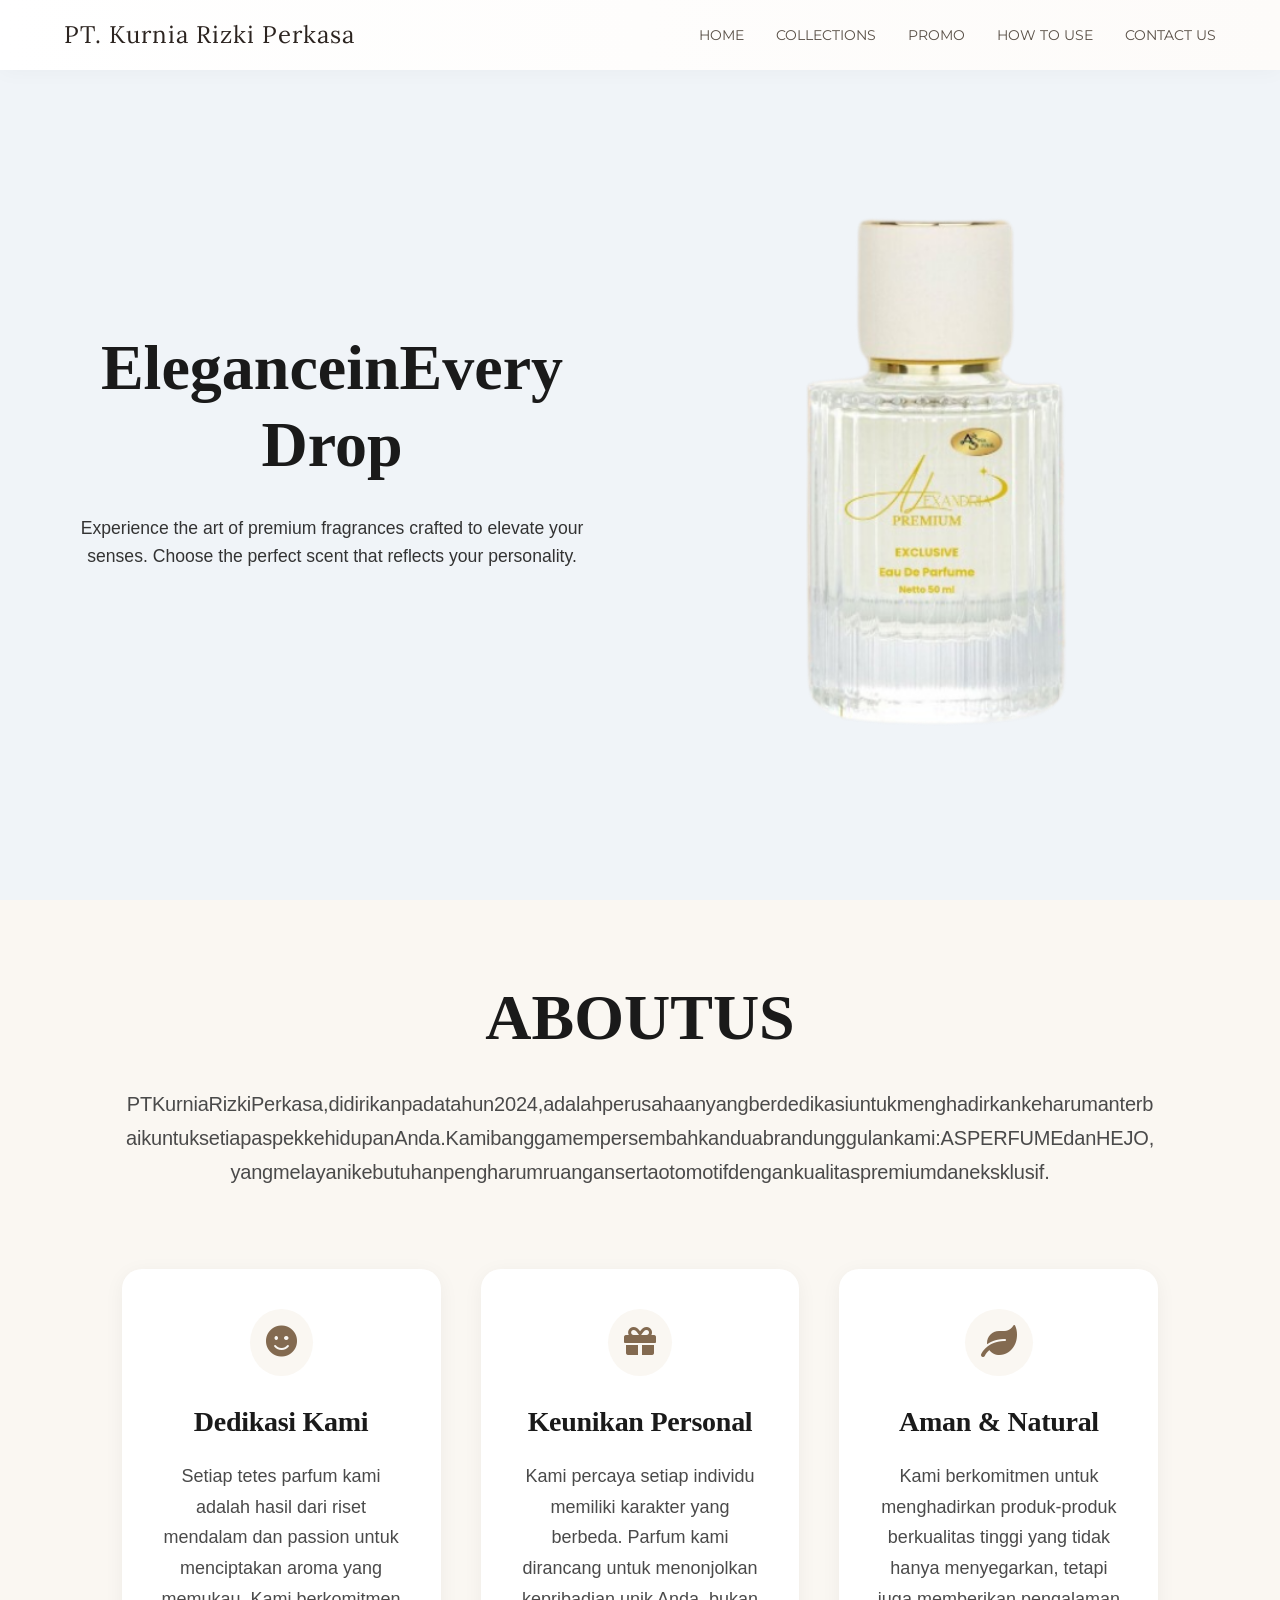
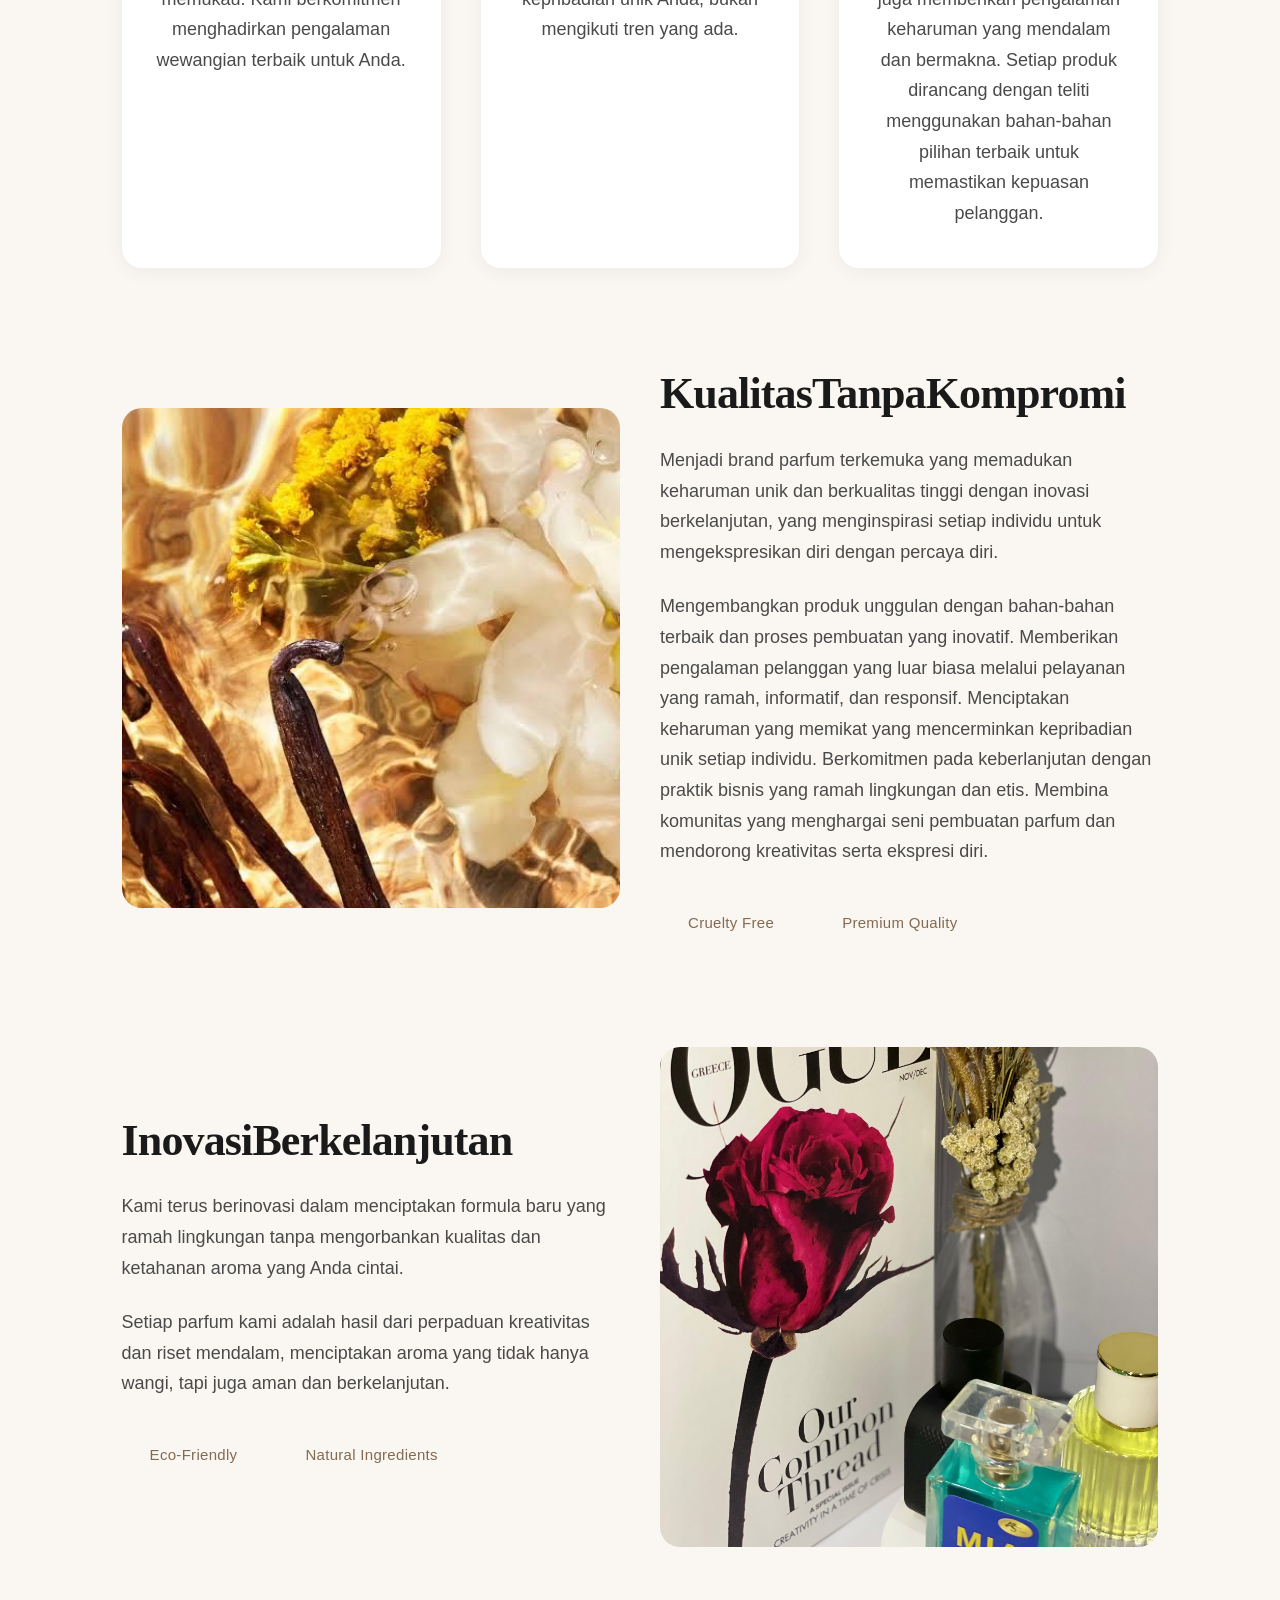
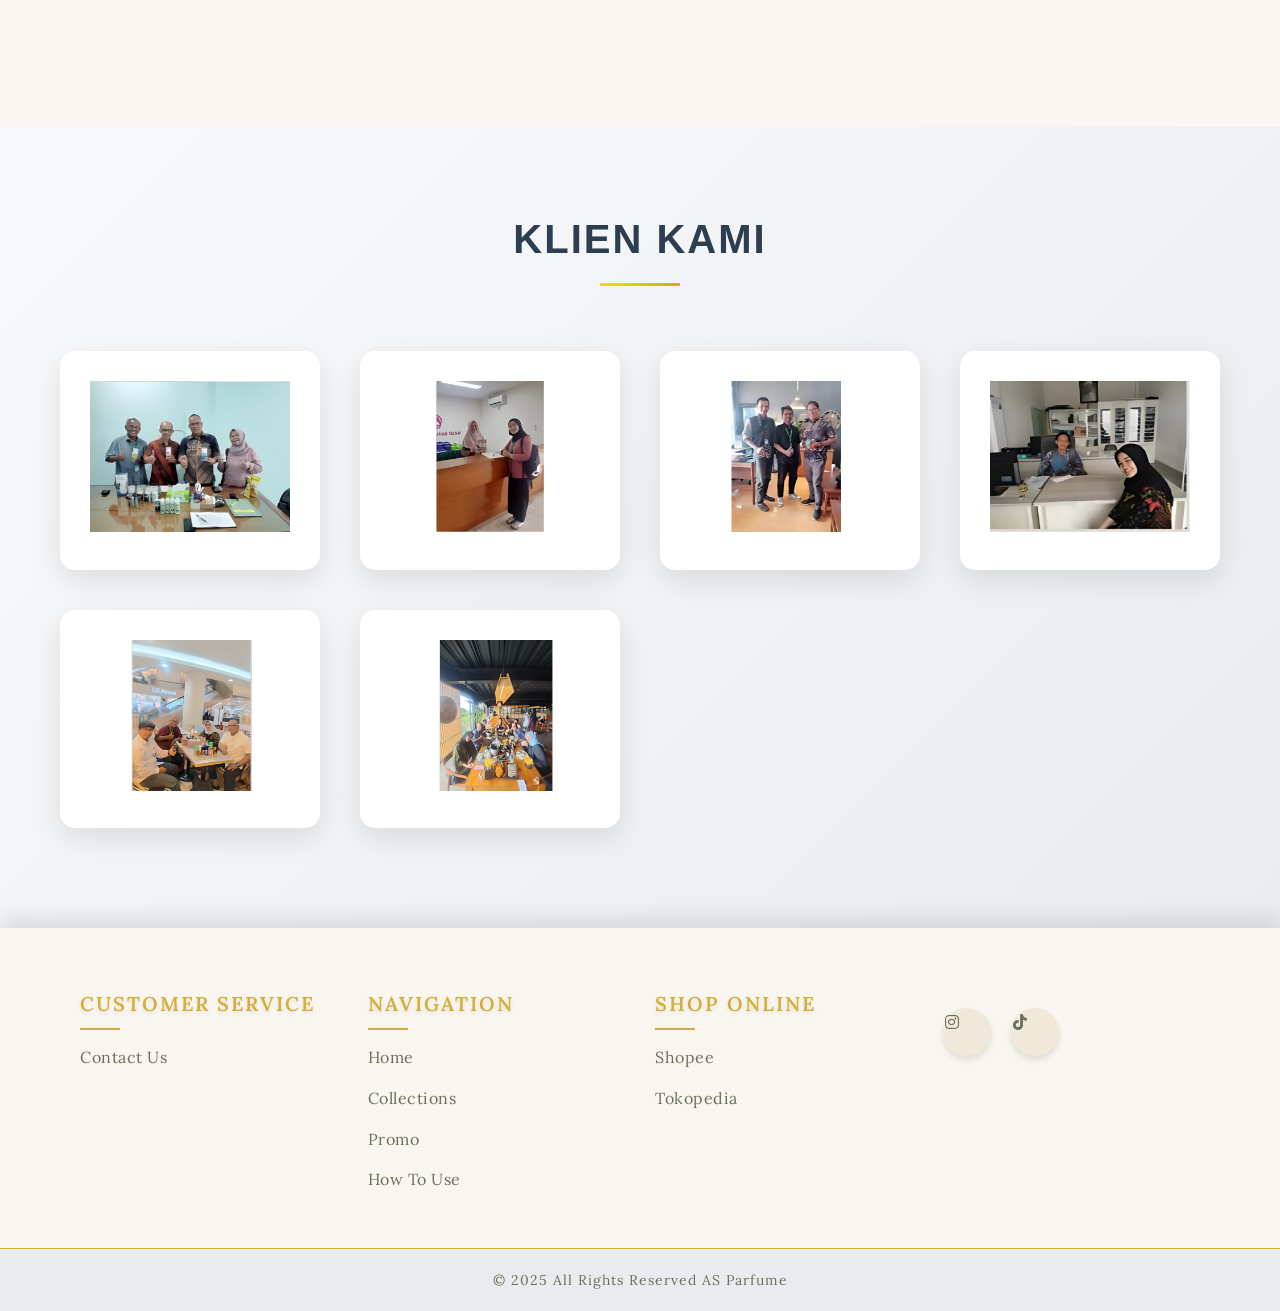
==== home.index.html @ fb125720 "Add files via upload" ====
<!DOCTYPE html>
<html lang="en">
<head>
    <meta charset="UTF-8">
    <meta name="viewport" content="width=device-width, initial-scale=1.0">
    <link rel="stylesheet" href="https://cdnjs.cloudflare.com/ajax/libs/font-awesome/6.0.0-beta3/css/all.min.css">
    <link href="https://fonts.googleapis.com/css2?family=Lora:wght@400;700&family=Montserrat:wght@400;500;700&display=swap" rel="stylesheet">
<link href="https://cdnjs.cloudflare.com/ajax/libs/font-awesome/6.0.0-beta3/css/all.min.css" rel="stylesheet">
<link rel="stylesheet" href="https://cdnjs.cloudflare.com/ajax/libs/font-awesome/5.15.4/css/all.min.css">
    <link rel="stylesheet" href="/CSS/home.css" />
    <title>PT. Kurnia Rizki Perkasa</title>
   </head>
   <body>
    <header class="header">
        <nav class="navbar">
            <a href="#" class="logo">PT. Kurnia Rizki Perkasa</a>
            <div class="nav-links">
                <a href="home.index.html">Home</a>
                <a href="produk.index.html">Collections</a>
                <a href="promo.index.html">Promo</a>
                <a href="howtouse.index.html">How To Use</a>
                <a href="contact.index.html">Contact Us</a>
            </div>
            <div class="hamburger">
                <span></span>
                <span></span>
                <span></span>
            </div>
        </nav>
    </header>
    <div class="hero-card">
        <div class="hero-content">
            <h1 class="hero-title">Elegance in Every Drop</h1>
            <p class="hero-description">Experience the art of premium fragrances crafted to elevate your senses. Choose the perfect scent that reflects your personality.</p>
        </div>
        <img src="/image/Desain tanpa judul (1).png" alt="Perfume Icon" class="perfume-icon">
    </div>


  <section class="about-section">
    <div class="hero-section">
      <h1 class="hero-title">ABOUT US</h1>
      <p class="hero-subtitle">
        PT Kurnia Rizki Perkasa, didirikan pada tahun 2024, adalah perusahaan yang berdedikasi untuk menghadirkan keharuman terbaik untuk setiap aspek kehidupan Anda. Kami bangga mempersembahkan dua brand unggulan kami: AS PERFUME dan HEJO, yang melayani kebutuhan pengharum ruangan serta otomotif dengan kualitas premium dan eksklusif.
      </p>
    </div>

    <div class="values-grid">
        <div class="value-card">
          <span class="value-icon">
            <i class="fas fa-smile" style="font-size: 32px;"></i>
          </span>
          <h3 class="value-title">Dedikasi Kami</h3>
          <p class="value-text">
            Setiap tetes parfum kami adalah hasil dari riset mendalam dan passion untuk menciptakan aroma yang memukau. Kami berkomitmen menghadirkan pengalaman wewangian terbaik untuk Anda.
          </p>
        </div>
      
        <div class="value-card">
          <span class="value-icon">
            <i class="fas fa-gift" style="font-size: 32px;"></i>
          </span>
          <h3 class="value-title">Keunikan Personal</h3>
          <p class="value-text">
            Kami percaya setiap individu memiliki karakter yang berbeda. Parfum kami dirancang untuk menonjolkan kepribadian unik Anda, bukan mengikuti tren yang ada.
          </p>
        </div>
      
        <div class="value-card">
          <span class="value-icon">
            <i class="fas fa-leaf" style="font-size: 32px;"></i>
          </span>
          <h3 class="value-title">Aman & Natural</h3>
          <p class="value-text">
            Kami berkomitmen untuk menghadirkan produk-produk berkualitas tinggi yang tidak hanya menyegarkan, tetapi juga memberikan pengalaman keharuman yang mendalam dan bermakna. Setiap produk dirancang dengan teliti menggunakan bahan-bahan pilihan terbaik untuk memastikan kepuasan pelanggan.
          </p>
        </div>
      </div>
      

    <div class="feature-section">
      <img src=" /image/kayu.jpg" alt="Proses pembuatan parfum" class="feature-image">
      <div class="feature-content">
        <h2 class="feature-title">Kualitas Tanpa Kompromi</h2>
        <p class="feature-text">
            Menjadi brand parfum terkemuka yang memadukan keharuman unik dan berkualitas tinggi dengan inovasi berkelanjutan, yang menginspirasi setiap individu untuk mengekspresikan diri dengan percaya diri.
        </p>
        <p class="feature-text">
            Mengembangkan produk unggulan dengan bahan-bahan terbaik dan proses pembuatan yang inovatif.
            Memberikan pengalaman pelanggan yang luar biasa melalui pelayanan yang ramah, informatif, dan responsif.
            Menciptakan keharuman yang memikat yang mencerminkan kepribadian unik setiap individu.
            Berkomitmen pada keberlanjutan dengan praktik bisnis yang ramah lingkungan dan etis.
            Membina komunitas yang menghargai seni pembuatan parfum dan mendorong kreativitas serta ekspresi diri.
        </p>
        <div class="quality-badges">
        <span class="badge">
            <i data-lucide="shield" size="20"></i>
            Cruelty Free
          </span>
          <span class="badge">
            <i data-lucide="award" size="20"></i>
            Premium Quality
          </span>
        </div>
      </div>
    </div>

    <div class="feature-section">
      <div class="feature-content">
        <h2 class="feature-title">Inovasi Berkelanjutan</h2>
        <p class="feature-text">
          Kami terus berinovasi dalam menciptakan formula baru yang ramah lingkungan tanpa mengorbankan kualitas dan ketahanan aroma yang Anda cintai.
        </p>
        <p class="feature-text">
          Setiap parfum kami adalah hasil dari perpaduan kreativitas dan riset mendalam, menciptakan aroma yang tidak hanya wangi, tapi juga aman dan berkelanjutan.
        </p>
        <div class="quality-badges">
          <span class="badge">
            <i data-lucide="recycle" size="20"></i>
            Eco-Friendly
          </span>
          <span class="badge">
            <i data-lucide="droplets" size="20"></i>
            Natural Ingredients
          </span>
        </div>
      </div>
      <img src="/image/parfum.jpg" alt="Inovasi parfum" class="feature-image">
    </div>
  </section>
  <section class="clients-section">
    <h2 class="clients-title">Klien Kami</h2>
    <div class="clients-grid">
      <div class="client-card">
        <img src="/image/klien.png" alt="Klien 1" />
      </div>
      <div class="client-card">
        <img src="/image/1.png" alt="Klien 2" />
     
      </div>
      <div class="client-card">
        <img src="/image/2.png" alt="Klien 3" />
    
      </div>
      <div class="client-card">
        <img src="/image/3.png" alt="Klien 4" />
       
      </div>
      <div class="client-card">
        <img src="/image/4.png" alt="Klien 5" />
     
      </div>
      <div class="client-card">
        <img src="/image/5.png" alt="Klien 6" />
  
      </div>
    </div>
  </section>
  
    <footer class="footer">
        <div class="footer-container">
            <!-- Customer Service Column -->
            <div class="footer-column">
                <h3>CUSTOMER SERVICE</h3>
                <ul>
                    <li><a href="contact.index.html">Contact Us</a></li>
                </ul>
            </div>
    
            <!-- Navigation Column -->
            <div class="footer-column">
                <h3>NAVIGATION</h3>
                <ul>
                    <li><a href="home.index.html">Home</a></li>
                    <li><a href="produk.index.html">Collections</a></li>
                    <li><a href="promo.index.html">Promo</a></li>
                    <li><a href="howtouse.index.html">How To Use</a></li>
                </ul>
            </div>
    
            <!-- Shop Online Column -->
            <div class="footer-column">
                <h3>Shop Online</h3>
                <ul>
                    <li><a href="https://s.shopee.co.id/7V144KaegU">Shopee</a></li>
                    <li><a href="">Tokopedia</a></li>
                </ul>
            </div>
    
            <div class="social-icons">
              <a href="https://www.instagram.com/kurisaofficial_store?igsh=MTVlems0YWdnbXZvdA==" class="social-icon"><i class="fab fa-instagram"></i></a>
              <a href="https://www.tiktok.com/@kurisa_store?_t=ZS-8tOISSnOrtS&_r=1" class="social-icon"><i class="fab fa-tiktok"></i></a>
          </div>
          
        </div>
    
        <div class="copyright">
            © 2025 All Rights Reserved AS Parfume
        </div>
    </footer>
    
    <script src="/JavaScript/home.js"></script>

</body>
</html>
---- CSS/home.css ----
/* Google Fonts Import */
@import url('https://fonts.googleapis.com/css2?family=Lora:wght@400;500;600&family=Montserrat:wght@300;400;500&display=swap');

/* Reset and Base Styles */
* {
    margin: 0;
    padding: 0;
    box-sizing: border-box;
}

:root {
    --primary-color: #9a8c7e;
    --secondary-color: #c4b5a5;
    --accent-color: #8c7355;
    --text-dark: #2c2420;
    --text-light: #595047;
    --background: #fdfbf9;
    --white: #ffffff;
}

body {
    font-family: 'Montserrat', sans-serif;
    font-size: 14px;
    line-height: 1.6;
    background-color: var(--background);
    color: var(--text-dark);
    min-height: 100vh;
}

/* Header and Navigation Styles */
.header {
    position: fixed;
    top: 0;
    left: 0;
    width: 100%;
    background: linear-gradient(to right, var(--white), var(--background));
    box-shadow: 0 2px 20px rgba(0, 0, 0, 0.03);
    z-index: 1000;
    backdrop-filter: blur(10px);
    animation: fadeIn 0.5s ease forwards;
}

.navbar {
    display: flex;
    justify-content: space-between;
    align-items: center;
    max-width: 1200px;
    margin: 0 auto;
    padding: 1rem 1.5rem;
}

/* Logo Styles */
.logo {
    font-family: 'Lora', serif;
    font-size: 1.5rem;
    color: var(--text-dark);
    text-decoration: none;
    letter-spacing: 1px;
    transition: color 0.3s ease;
}

.logo:hover {
    color: var(--accent-color);
}

/* Navigation Links */
.nav-links {
    display: flex;
    gap: 2rem;
    align-items: center;
}

.nav-links a {
    font-family: 'Montserrat', sans-serif;
    font-size: 0.9rem;
    font-weight: 400;
    color: var(--text-light);
    text-decoration: none;
    padding: 0.4rem 0;
    position: relative;
    transition: all 0.4s ease;
    text-transform: uppercase;
}

.nav-links a:after {
    content: '';
    position: absolute;
    width: 0;
    height: 1px;
    bottom: 0;
    left: 0;
    background: linear-gradient(to right, var(--primary-color), var(--secondary-color));
    transition: width 0.3s ease;
}

.nav-links a:hover {
    color: var(--accent-color);
}

.nav-links a:hover:after {
    width: 100%;
}

/* Hamburger Menu */
.hamburger {
    display: none;
    cursor: pointer;
    padding: 0.5rem;
}

.hamburger span {
    display: block;
    width: 25px;
    height: 2px;
    background-color: var(--text-dark);
    margin: 5px 0;
    transition: all 0.3s ease;
    border-radius: 2px;
}

.hamburger.active span:nth-child(1) {
    transform: rotate(45deg) translate(5px, 5px);
}

.hamburger.active span:nth-child(2) {
    opacity: 0;
}

.hamburger.active span:nth-child(3) {
    transform: rotate(-45deg) translate(7px, -6px);
}

/* Responsive Design */
@media screen and (max-width: 768px) {
    .navbar {
        padding: 1rem;
    }

    .hamburger {
        display: block;
    }

    .nav-links {
        position: fixed;
        top: 0;
        right: -100%;
        height: 100vh;
        width: 100%;
        max-width: 300px;
        background-color: var(--white);
        flex-direction: column;
        align-items: center;
        justify-content: center;
        gap: 2rem;
        padding: 2rem;
        transition: 0.4s ease;
        box-shadow: -5px 0 15px rgba(0, 0, 0, 0.05);
    }

    .nav-links.active {
        right: 0;
    }

    .logo {
        font-size: 1.3rem;
    }

    .nav-links a {
        font-size: 0.95rem;
    }
}

@media screen and (max-width: 480px) {
    .navbar {
        padding: 0.8rem;
    }

    .logo {
        font-size: 1.2rem;
    }

    .nav-links a {
        font-size: 0.9rem;
    }
}

/* Scroll Effect */
.header.scrolled {
    background: rgba(255, 255, 255, 0.95);
    box-shadow: 0 5px 20px rgba(0, 0, 0, 0.05);
}

* {
    margin: 0;
    padding: 0;
    box-sizing: border-box;
}
.hero-card {
    display: flex;
    flex-direction: column;
    align-items: center;
    justify-content: center;
    background-color: #f0f4f8;
    padding: 2rem;
    width: 100%;
    min-height: 100vh;
    position: relative;
    margin-bottom: 200px;
    }
    .hero-content {
    width: 100%;
    padding: 1rem;
    text-align: center;
    }
    .hero-description {
    font-size: 1.1rem;
    margin-top: 1rem;
    }
    .hero-image {
    width: 80%;
    max-width: 300px;
    margin-top: 1.5rem;
    }
    .perfume-icon {
    width: 100%;
    height: auto;
    margin: 0 auto;
    }

    @media (max-width: 768px) {
        .hero-card {
            flex-direction: column-reverse; /* Menukar urutan elemen */
            text-align: center;
            padding: 1.5rem;
            justify-content: center;
            gap: 1.4rem;
            margin-bottom: 160px;
        }
    }
    

/* Desktop and Larger Screens */
@media (min-width: 769px) {
    .hero-card {
        flex-direction: row;
        margin-bottom: 0; /* Reset bottom margin on desktop */
    }
    .hero-content {
        max-width: 600px;
        padding: 0 1rem;
    }
    .hero-image {
        width: 50%;
        margin-right: 2rem;
    }
    .perfume-icon {
        width: 100%;
        height: auto;
    }
}

/* Font Imports */
@import url('https://fonts.googleapis.com/css2?family=Playfair+Display:wght@400;500;600;700&family=Plus+Jakarta+Sans:wght@300;400;500;600;700&display=swap');

/* General Styles */
body {
    margin: 0;
    padding: 0;
    font-family: 'Plus Jakarta Sans', sans-serif;
    -webkit-font-smoothing: antialiased;
    -moz-osx-font-smoothing: grayscale;
    font-size: 16px;
    line-height: 1.6;
    color: #333;
}

/* Section About */
.about-section {
    width: 100%;
    padding: 80px 5%;
    background-color: #faf7f2;
}

/* Hero Section */
.hero-section {
    text-align: center;
    margin-bottom: 80px;
    padding: 0 5%;
}

.hero-title {
    font-family: 'Playfair Display', serif;
    font-weight: 700;
    font-size: 4rem;
    letter-spacing: -0.02em;
    color: #1a1a1a;
    margin-bottom: 24px;
    line-height: 1.2;
}

.hero-subtitle {
    font-family: 'Plus Jakarta Sans', sans-serif;
    font-size: 1.25rem;
    font-weight: 400;
    color: #4a4a4a;
    margin: 0 auto;
    line-height: 1.7;
    max-width: 100%;
    letter-spacing: -0.01em;
}

/* Values Grid */
.values-grid {
    display: grid;
    grid-template-columns: repeat(3, 1fr);
    gap: 40px;
    padding: 0 5%;
}

.value-card {
    background: white;
    border-radius: 20px;
    padding: 40px 32px;
    text-align: center;
    transition: transform 0.3s ease;
    box-shadow: 0 4px 20px rgba(0,0,0,0.05);
}

.value-card:hover {
    transform: translateY(-5px);
}

.value-icon {
    color: #836A50;
    background: #faf7f2;
    padding: 16px;
    border-radius: 50%;
    margin-bottom: 24px;
    display: inline-block;
}

.value-title {
    font-family: 'Playfair Display', serif;
    font-weight: 600;
    font-size: 1.75rem;
    color: #1a1a1a;
    margin-bottom: 16px;
    letter-spacing: -0.01em;
}

.value-text {
    font-family: 'Plus Jakarta Sans', sans-serif;
    font-size: 1.125rem;
    line-height: 1.7;
    color: #4a4a4a;
    font-weight: 400;
}

/* Feature Section */
.feature-section {
    margin: 100px 0;
    display: grid;
    grid-template-columns: 1fr 1fr;
    gap: 40px;
    align-items: center;
    padding: 0 5%;
}

.feature-image {
    width: 100%;
    height: 500px;
    object-fit: cover;
    border-radius: 20px;
}

.feature-content {
    padding: 0;
}

.feature-title {
    font-family: 'Playfair Display', serif;
    font-weight: 700;
    font-size: 2.75rem;
    color: #1a1a1a;
    margin-bottom: 24px;
    line-height: 1.2;
    letter-spacing: -0.02em;
}

.feature-text {
    font-family: 'Plus Jakarta Sans', sans-serif;
    font-size: 1.125rem;
    line-height: 1.7;
    color: #4a4a4a;
    margin-bottom: 24px;
    font-weight: 400;
}

.quality-badges {
    display: flex;
    gap: 20px;
    margin-top: 32px;
}

.badge {
    display: flex;
    align-items: center;
    gap: 8px;
    background: #faf7f2;
    padding: 12px 20px;
    border-radius: 30px;
    font-family: 'Plus Jakarta Sans', sans-serif;
    font-weight: 500;
    color: #836A50;
    font-size: 0.9375rem;
    letter-spacing: 0.02em;
}

/* Responsive Design */
@media (max-width: 768px) {
    body {
        font-size: 14px;
    }

    .hero-title {
        font-size: 2.75rem;
    }

    .hero-subtitle {
        font-size: 1.125rem;
    }

    .values-grid {
        grid-template-columns: 1fr;
        gap: 24px;
    }

    .feature-section {
        grid-template-columns: 1fr;
        gap: 40px;
    }

    .feature-content {
        text-align: center;
    }

    .feature-image {
        height: 300px;
    }

    .feature-title {
        font-size: 2.25rem;
    }

    .quality-badges {
        justify-content: center;
        flex-wrap: wrap;
    }
}
/* Animasi dasar untuk semua elemen yang akan muncul */
@keyframes fadeInUp {
    from {
        opacity: 0;
        transform: translateY(30px);
    }
    to {
        opacity: 1;
        transform: translateY(0);
    }
}

/* Animasi mengambang yang lebih smooth */
@keyframes floatAnimation {
    0% {
        transform: translate(0, 0);
    }
    25% {
        transform: translate(5px, -10px);
    }
    50% {
        transform: translate(10px, 0);
    }
    75% {
        transform: translate(5px, 10px);
    }
    100% {
        transform: translate(0, 0);
    }
}

/* Animasi berputar 3D */
@keyframes rotate3D {
    0% {
        transform: perspective(1000px) rotateY(0deg);
    }
    100% {
        transform: perspective(1000px) rotateY(360deg);
    }
}

/* Animasi bersinar */
@keyframes shine {
    0% {
        box-shadow: 0 0 5px rgba(131, 106, 80, 0.2);
    }
    50% {
        box-shadow: 0 0 20px rgba(131, 106, 80, 0.5);
    }
    100% {
        box-shadow: 0 0 5px rgba(131, 106, 80, 0.2);
    }
}

/* Animasi bounce */
@keyframes bounce {
    0%, 100% {
        transform: translateY(0);
    }
    50% {
        transform: translateY(-20px);
    }
}

/* Animasi shake halus */
@keyframes gentleShake {
    0%, 100% {
        transform: rotate(0deg);
    }
    25% {
        transform: rotate(5deg);
    }
    75% {
        transform: rotate(-5deg);
    }
}

/* Penerapan animasi ke elemen-elemen */

/* Hero Image dengan floating effect */
.hero-image {
    animation: floatAnimation 6s ease-in-out infinite;
    transition: all 0.5s ease;
}

.hero-image:hover {
    animation-play-state: paused;
    transform: scale(1.1);
}

/* Value Cards dengan animasi muncul dan hover effect */
.value-card {
    opacity: 0;
    animation: fadeInUp 0.8s ease forwards;
    transition: all 0.5s cubic-bezier(0.4, 0, 0.2, 1);
}

.value-card:hover {
    transform: translateY(-10px) scale(1.03);
    box-shadow: 0 20px 40px rgba(0,0,0,0.1);
}

/* Value Icons dengan rotasi 3D */
.value-icon {
    transition: all 0.5s ease;
}

.value-icon:hover {
    animation: rotate3D 1.5s linear;
    color: #836A50;
}

/* Badges dengan efek shine */
.badge {
    transition: all 0.3s ease;
    animation: shine 3s infinite;
}

.badge:hover {
    transform: scale(1.1);
    background: #836A50;
    color: white;
}

/* Feature Image dengan bounce effect */
.feature-image {
    transition: all 0.5s ease;
}

.feature-image:hover {
    animation: bounce 1s ease infinite;
}

/* Quality Badges dengan sequence */
.quality-badges .badge {
    opacity: 0;
    animation: fadeInUp 0.5s ease forwards;
}

.quality-badges .badge:nth-child(1) { animation-delay: 0.2s; }
.quality-badges .badge:nth-child(2) { animation-delay: 0.4s; }
.quality-badges .badge:nth-child(3) { animation-delay: 0.6s; }

/* Feature Title dengan gentle shake on hover */
.feature-title {
    transition: all 0.3s ease;
}

.feature-title:hover {
    animation: gentleShake 1s ease infinite;
    color: #836A50;
}

/* Hero Content dengan entrance animations */
.hero-content {
    opacity: 0;
    animation: fadeInUp 1s ease forwards;
}

/* Smooth scroll behavior */
html {
    scroll-behavior: smooth;
}

/* Loading spinner dengan gradien berputar */
@keyframes gradient-spin {
    0% {
        background: conic-gradient(from 0deg, #836A50, #faf7f2, #836A50);
    }
    100% {
        background: conic-gradient(from 360deg, #836A50, #faf7f2, #836A50);
    }
}

.loading-spinner {
    width: 50px;
    height: 50px;
    border-radius: 50%;
    animation: gradient-spin 2s linear infinite;
}

/* Animasi teks yang muncul per huruf */
@keyframes letterFadeIn {
    from {
        opacity: 0;
        transform: translateY(20px);
    }
    to {
        opacity: 1;
        transform: translateY(0);
    }
}

.hero-title span {
    display: inline-block;
    opacity: 0;
    animation: letterFadeIn 0.5s ease forwards;
}

/* Accessibility */
@media (prefers-reduced-motion: reduce) {
    * {
        animation: none !important;
        transition: none !important;
    }
}
/* Animasi untuk teks yang terpisah */
@keyframes textReveal {
    0% {
        opacity: 0;
        transform: translateY(100%);
        filter: blur(12px);
    }
    100% {
        opacity: 1;
        transform: translateY(0);
        filter: blur(0);
    }
}

@keyframes textFloat {
    0% { transform: translateY(0); }
    25% { transform: translateY(-5px); }
    50% { transform: translateY(0); }
    75% { transform: translateY(5px); }
    100% { transform: translateY(0); }
}

@keyframes textSlideIn {
    0% {
        opacity: 0;
        transform: translateX(-100px);
        letter-spacing: -10px;
    }
    50% {
        letter-spacing: 10px;
    }
    100% {
        opacity: 1;
        transform: translateX(0);
        letter-spacing: normal;
    }
}

/* Terapkan ke teks */
.hero-title {
    animation: textSlideIn 1.5s ease-out forwards;
    margin-bottom: 30px;
}

.hero-subtitle {
    animation: textReveal 1s ease-out forwards;
    animation-delay: 0.5s;
    opacity: 0;
}

.value-title {
    animation: textFloat 4s ease-in-out infinite;
}

.feature-title {
    overflow: hidden;
    animation: textReveal 1.2s cubic-bezier(0.77, 0, 0.175, 1) forwards;
}

/* Animasi untuk setiap huruf dalam teks */
.animate-text {
    display: inline-block;
    opacity: 0;
    animation: textReveal 0.5s ease forwards;
}

/* Animasi untuk setiap kata */
.word-animation {
    display: inline-block;
    animation: textFloat 3s ease-in-out infinite;
    animation-delay: calc(0.1s * var(--word-index));
}
/* Section Klien Kami */
/* Elegant Client Section Styling */
.clients-section {
    padding: 80px 20px;
    background: linear-gradient(135deg, #f8f9fa 0%, #e9ecef 100%);
    position: relative;
    overflow: hidden;
}

.clients-section::before {
    content: '';
    position: absolute;
    top: 0;
    left: 0;
    right: 0;
    height: 1px;
    background: linear-gradient(90deg, transparent, rgba(gold, 0.3), transparent);
}

.clients-title {
    text-align: center;
    font-size: 2.5rem;
    margin-bottom: 60px;
    color: #2c3e50;
    font-weight: 700;
    position: relative;
    text-transform: uppercase;
    letter-spacing: 2px;
}

.clients-title::after {
    content: '';
    position: absolute;
    bottom: -15px;
    left: 50%;
    transform: translateX(-50%);
    width: 80px;
    height: 3px;
    background: linear-gradient(90deg, #ffd700, #daa520);
}

.clients-grid {
    display: grid;
    grid-template-columns: repeat(auto-fit, minmax(250px, 1fr));
    gap: 40px;
    max-width: 1200px;
    margin: 0 auto;
    padding: 20px;
}

.client-card {
    background: white;
    border-radius: 15px;
    padding: 30px;
    transition: all 0.3s ease;
    box-shadow: 0 10px 30px rgba(0, 0, 0, 0.1);
    position: relative;
    overflow: hidden;
}

.client-card::before {
    content: '';
    position: absolute;
    top: 0;
    left: 0;
    width: 100%;
    height: 100%;
    background: linear-gradient(135deg, rgba(255, 215, 0, 0.1), transparent);
    opacity: 0;
    transition: opacity 0.3s ease;
}

.client-card:hover {
    transform: translateY(-10px);
    box-shadow: 0 20px 40px rgba(0, 0, 0, 0.15);
}

.client-card:hover::before {
    opacity: 1;
}

.client-card img {
    width: 100%;
    height: auto;
    object-fit: contain;
    transition: transform 0.3s ease;
}

.client-card:hover img {
    transform: scale(1.05);
}

/* Responsive Design */
@media (max-width: 768px) {
    .clients-title {
        font-size: 2rem;
    }
    
    .clients-grid {
        grid-template-columns: repeat(auto-fit, minmax(200px, 1fr));
        gap: 20px;
    }
    
    .client-card {
        padding: 20px;
    }
}

@media (max-width: 480px) {
    .clients-title {
        font-size: 1.75rem;
    }
    
    .clients-grid {
        grid-template-columns: 1fr;
    }
}
/* Reset dasar */
* {
    margin: 0;
    padding: 0;
    box-sizing: border-box;
}

/* Footer Styles */
.footer {
    background: #f9f6f1; /* Creamy white background */
    color: #333333;
    width: 100vw;
    padding: 60px 0 0 0;
    font-family: 'Lora', serif;
    position: relative;
    box-shadow: 0 -10px 20px rgba(0, 0, 0, 0.1);
}

/* Footer Container */
.footer-container {
    width: 100%;
    display: grid;
    grid-template-columns: repeat(4, 1fr);
    gap: 30px;
    padding: 0 80px;
    margin-bottom: 40px;
}

/* Column Style */
.footer-column {
    display: flex;
    flex-direction: column;
}

.footer h3 {
    color: #d4af37; /* Elegant gold color */
    font-size: 20px;
    margin-bottom: 25px;
    font-weight: 600;
    text-transform: uppercase;
    letter-spacing: 2px;
    position: relative;
    text-shadow: 0 2px 4px rgba(0, 0, 0, 0.1);
}

.footer h3::after {
    content: '';
    position: absolute;
    left: 0;
    bottom: -10px;
    width: 40px;
    height: 2px;
    background: #d4af37;
}

.footer ul {
    list-style: none;
}

.footer ul li {
    margin-bottom: 15px;
}

.footer a {
    color: #6b705c; /* Soft earthy tone */
    text-decoration: none;
    font-size: 16px;
    transition: all 0.3s ease;
    display: inline-block;
    position: relative;
    font-weight: 300;
    letter-spacing: 0.5px;
}

.footer a:hover {
    color: #d4af37;
    transform: translateX(5px);
    text-shadow: 0 2px 4px rgba(0, 0, 0, 0.2);
}

/* Social Icons */
.social-icons {
    display: flex;
    gap: 20px;
    margin-top: 20px;
}

.social-icon {
    background: #f0e8d9; /* Light cream background */
    width: 48px;
    height: 48px;
    border-radius: 50%;
    display: flex;
    align-items: center;
    justify-content: center;
    color: #d4af37;
    font-size: 22px;
    transition: all 0.4s ease;
    border: 2px solid transparent;
    box-shadow: 0 4px 6px rgba(0, 0, 0, 0.1);
}

.social-icon:hover {
    background: #d4af37;
    color: #ffffff;
    transform: translateY(-5px);
    box-shadow: 0 6px 12px rgba(0, 0, 0, 0.2);
}

.social-icon i {
    transition: all 0.3s ease;
}

.social-icon:hover i {
    color: inherit;
}

/* Copyright Section */
.copyright {
    text-align: center;
    font-size: 14px;
    color: #6b705c;
    padding: 20px 0;
    background: #e9ecef; /* Light gray for separation */
    width: 100%;
    margin-top: 20px;
    letter-spacing: 1px;
    border-top: 1px solid #d4af37;
}

/* Hover effect for links */
.footer a::after {
    content: '';
    position: absolute;
    width: 0;
    height: 1px;
    bottom: -2px;
    left: 0;
    background-color: #d4af37;
    transition: width 0.3s ease;
}

.footer a:hover::after {
    width: 100%;
}

/* Responsive Design */
@media (max-width: 1024px) {
    .footer-container {
        grid-template-columns: repeat(2, 1fr);
        padding: 0 40px;
    }
}

@media (max-width: 768px) {
    .footer-container {
        grid-template-columns: 1fr;
        padding: 0 20px;
        text-align: center;
    }

    .footer h3 {
        font-size: 18px;
    }

    .footer h3::after {
        left: 50%;
        transform: translateX(-50%);
    }

    .social-icons {
        justify-content: center;
    }

    .footer a:hover {
        transform: none;
    }
}

/* Fix untuk container utama website */
body {
    margin: 0;
    padding: 0;
    width: 100vw;
    overflow-x: hidden;
}
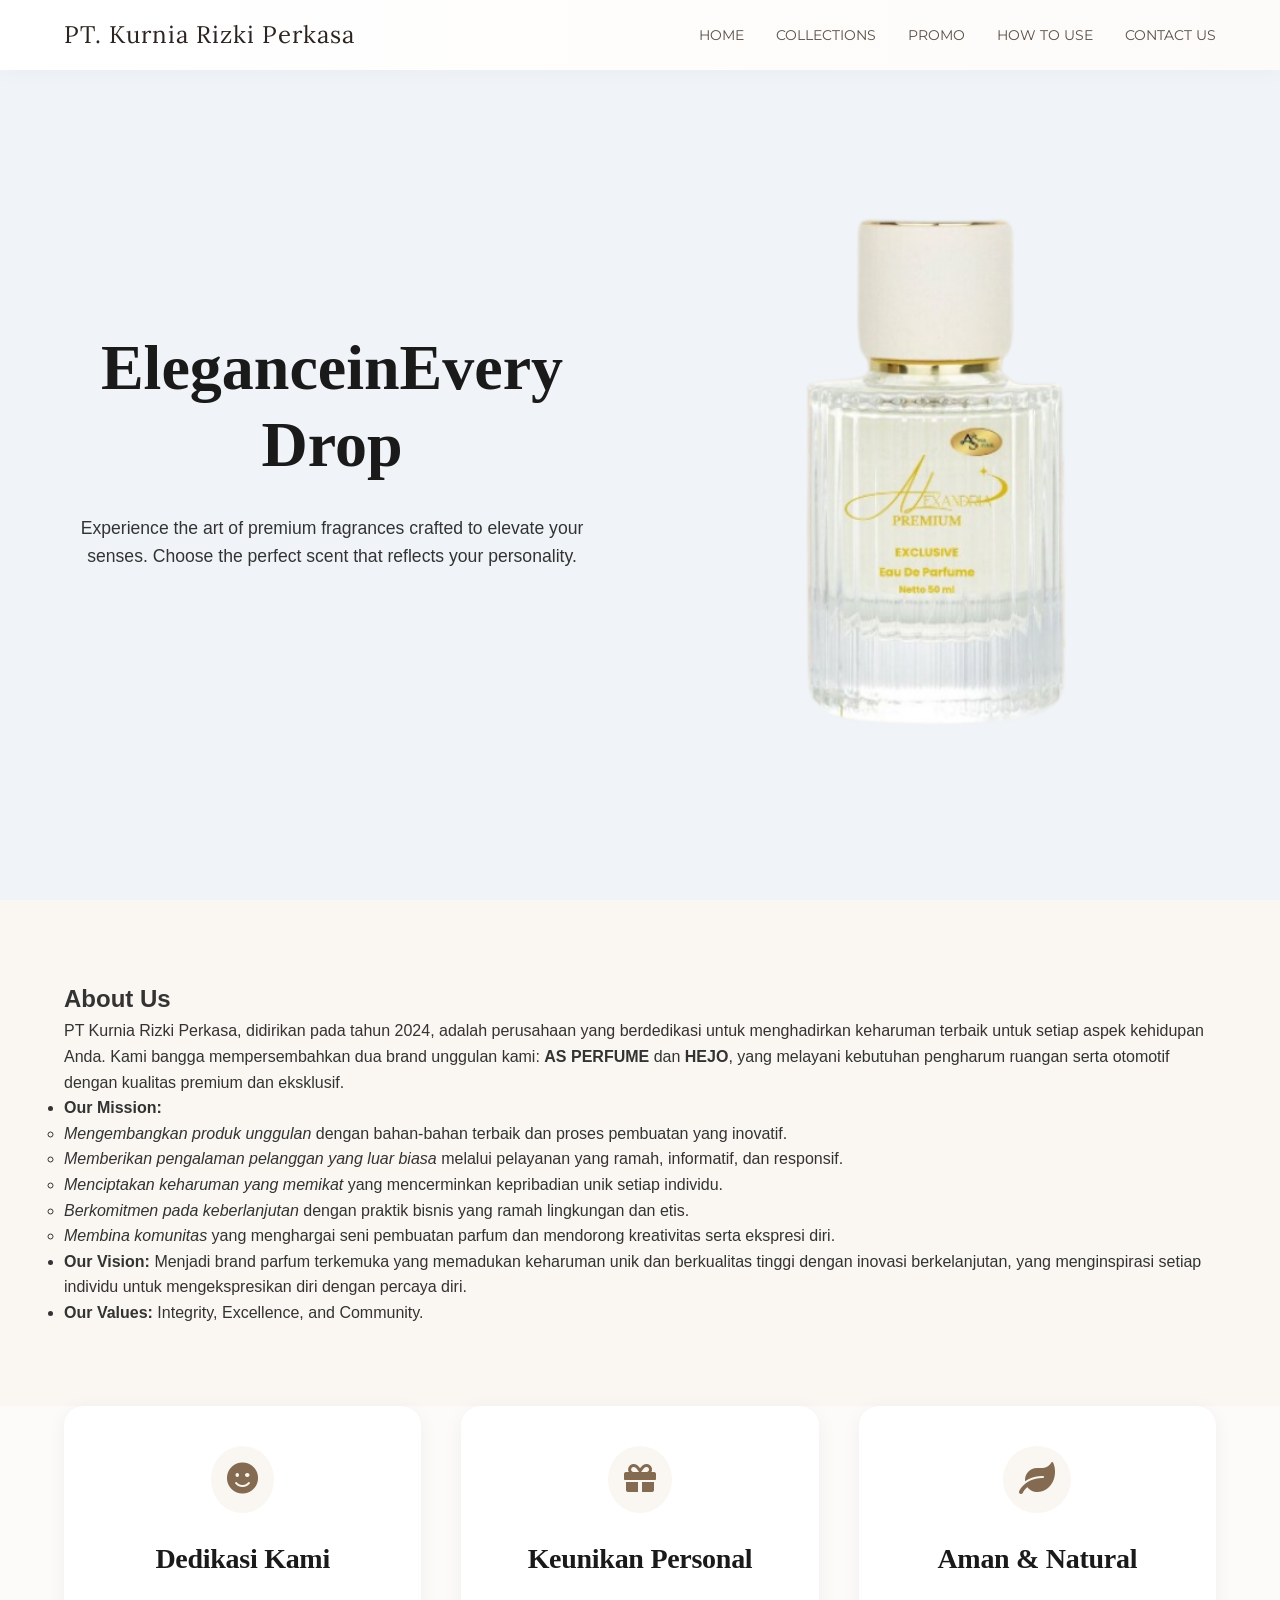
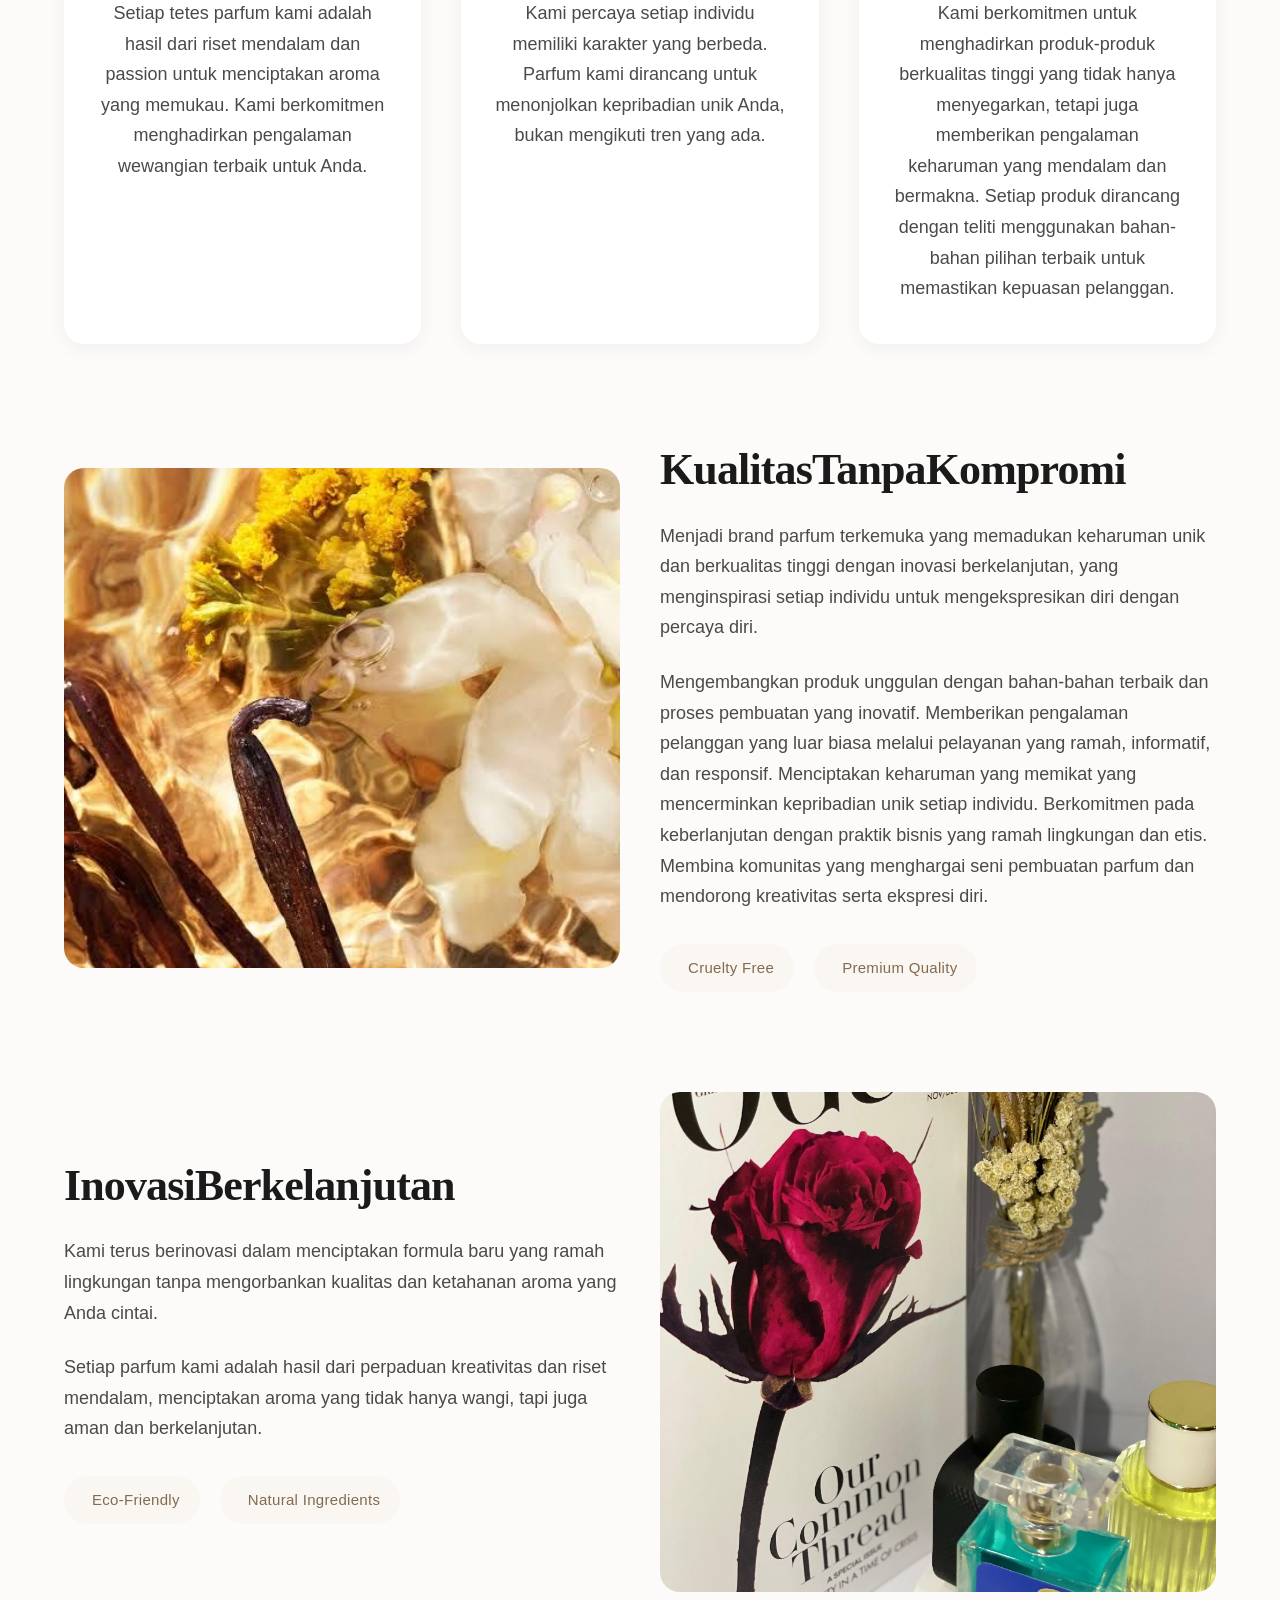
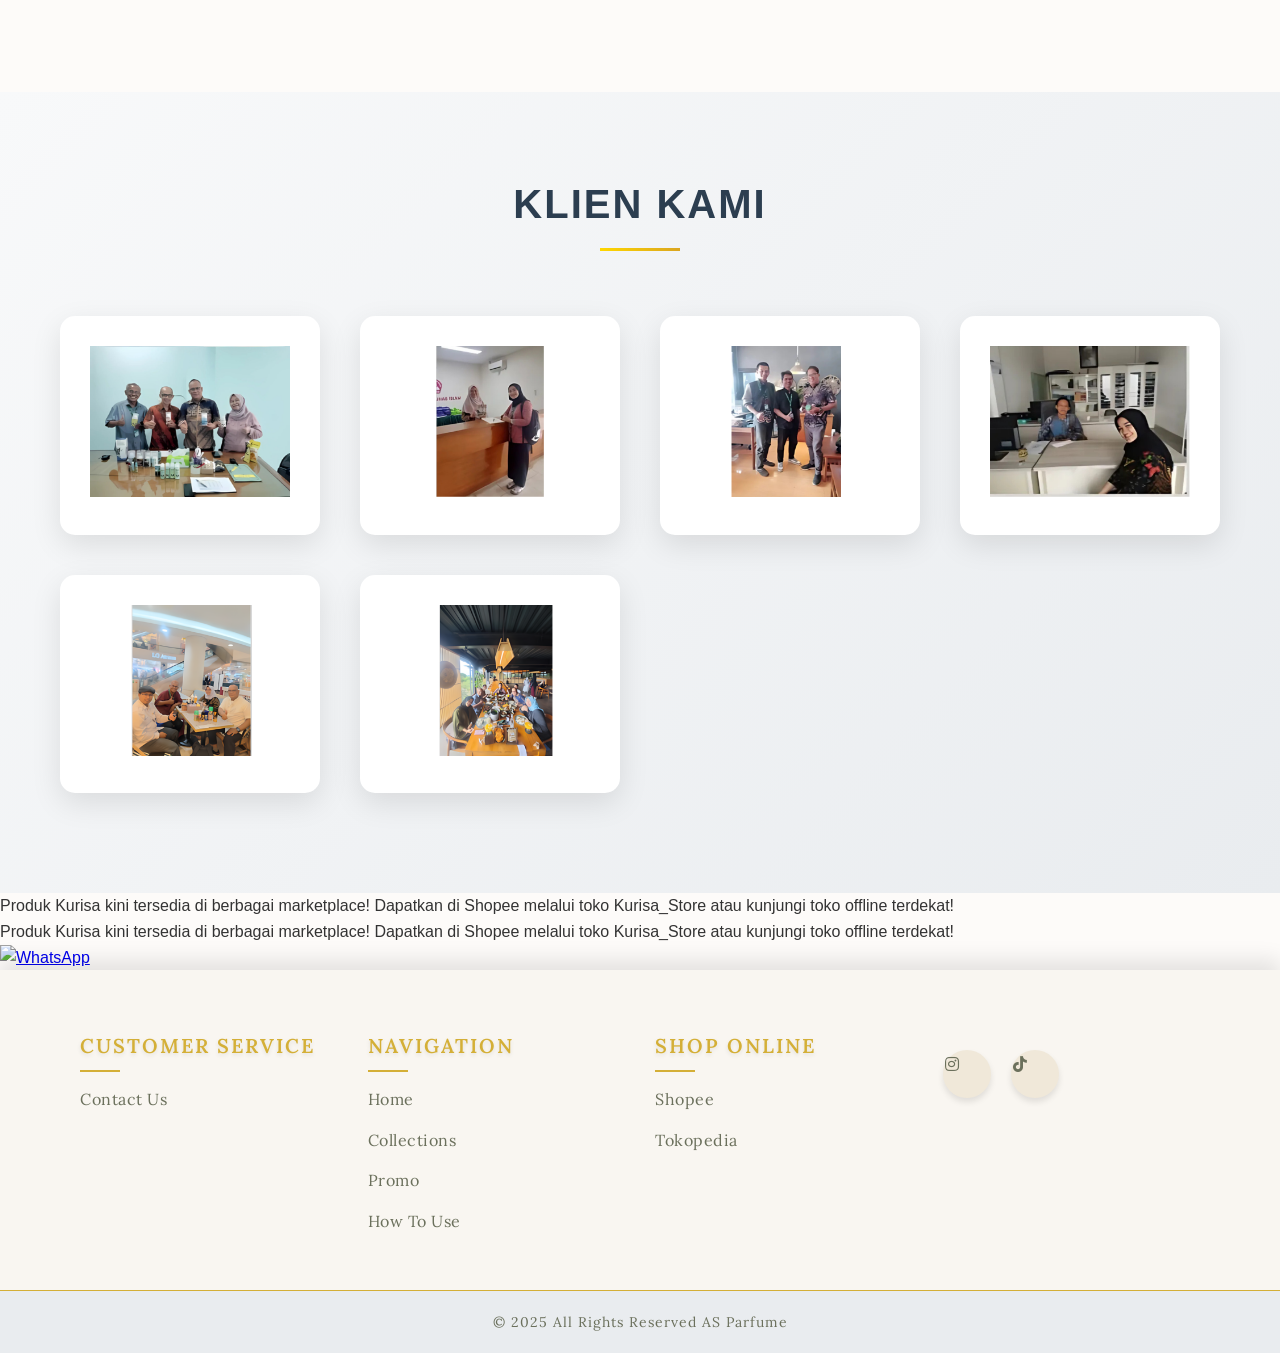
==== commit aab5ae60: "index.html" ====
--- a/home.index.html
+++ b/home.index.html
@@ -7,7 +7,7 @@
     <link href="https://fonts.googleapis.com/css2?family=Lora:wght@400;700&family=Montserrat:wght@400;500;700&display=swap" rel="stylesheet">
 <link href="https://cdnjs.cloudflare.com/ajax/libs/font-awesome/6.0.0-beta3/css/all.min.css" rel="stylesheet">
 <link rel="stylesheet" href="https://cdnjs.cloudflare.com/ajax/libs/font-awesome/5.15.4/css/all.min.css">
-    <link rel="stylesheet" href="/CSS/home.css" />
+    <link rel="stylesheet" href="./CSS/home.css" />
     <title>PT. Kurnia Rizki Perkasa</title>
    </head>
    <body>
@@ -15,11 +15,11 @@
         <nav class="navbar">
             <a href="#" class="logo">PT. Kurnia Rizki Perkasa</a>
             <div class="nav-links">
-                <a href="home.index.html">Home</a>
-                <a href="produk.index.html">Collections</a>
-                <a href="promo.index.html">Promo</a>
-                <a href="howtouse.index.html">How To Use</a>
-                <a href="contact.index.html">Contact Us</a>
+                <a href="index.html">Home</a>
+                <a href="produk index.html">Collections</a>
+                <a href="promo index.html">Promo</a>
+                <a href="howtouse index.html">How To Use</a>
+                <a href="contact index.html">Contact Us</a>
             </div>
             <div class="hamburger">
                 <span></span>
@@ -33,17 +33,28 @@
             <h1 class="hero-title">Elegance in Every Drop</h1>
             <p class="hero-description">Experience the art of premium fragrances crafted to elevate your senses. Choose the perfect scent that reflects your personality.</p>
         </div>
-        <img src="/image/Desain tanpa judul (1).png" alt="Perfume Icon" class="perfume-icon">
-    </div>
-
-
-  <section class="about-section">
-    <div class="hero-section">
-      <h1 class="hero-title">ABOUT US</h1>
-      <p class="hero-subtitle">
-        PT Kurnia Rizki Perkasa, didirikan pada tahun 2024, adalah perusahaan yang berdedikasi untuk menghadirkan keharuman terbaik untuk setiap aspek kehidupan Anda. Kami bangga mempersembahkan dua brand unggulan kami: AS PERFUME dan HEJO, yang melayani kebutuhan pengharum ruangan serta otomotif dengan kualitas premium dan eksklusif.
+        <img src="./image/Desain tanpa judul (1).png" alt="Perfume Icon" class="perfume-icon">
+    </div>
+    <section class="about-section">
+      <h2>About Us</h2>
+      <p>
+          PT Kurnia Rizki Perkasa, didirikan pada tahun 2024, adalah perusahaan yang berdedikasi untuk menghadirkan keharuman terbaik untuk setiap aspek kehidupan Anda. Kami bangga mempersembahkan dua brand unggulan kami: <strong>AS PERFUME</strong> dan <strong>HEJO</strong>, yang melayani kebutuhan pengharum ruangan serta otomotif dengan kualitas premium dan eksklusif.
       </p>
-    </div>
+      <ul>
+          <li><strong>Our Mission:</strong></li>
+          <ul>
+              <li><em>Mengembangkan produk unggulan</em> dengan bahan-bahan terbaik dan proses pembuatan yang inovatif.</li>
+              <li><em>Memberikan pengalaman pelanggan yang luar biasa</em> melalui pelayanan yang ramah, informatif, dan responsif.</li>
+              <li><em>Menciptakan keharuman yang memikat</em> yang mencerminkan kepribadian unik setiap individu.</li>
+              <li><em>Berkomitmen pada keberlanjutan</em> dengan praktik bisnis yang ramah lingkungan dan etis.</li>
+              <li><em>Membina komunitas</em> yang menghargai seni pembuatan parfum dan mendorong kreativitas serta ekspresi diri.</li>
+          </ul>
+          <li><strong>Our Vision:</strong> Menjadi brand parfum terkemuka yang memadukan keharuman unik dan berkualitas tinggi dengan inovasi berkelanjutan, yang menginspirasi setiap individu untuk mengekspresikan diri dengan percaya diri.</li>
+          <li><strong>Our Values:</strong> Integrity, Excellence, and Community.</li>
+      </ul>
+    </section>
+  
+
 
     <div class="values-grid">
         <div class="value-card">
@@ -79,7 +90,7 @@
       
 
     <div class="feature-section">
-      <img src=" /image/kayu.jpg" alt="Proses pembuatan parfum" class="feature-image">
+      <img src=" ./image/kayu.jpg" alt="Proses pembuatan parfum" class="feature-image">
       <div class="feature-content">
         <h2 class="feature-title">Kualitas Tanpa Kompromi</h2>
         <p class="feature-text">
@@ -125,37 +136,50 @@
           </span>
         </div>
       </div>
-      <img src="/image/parfum.jpg" alt="Inovasi parfum" class="feature-image">
+      <img src="./image/parfum.jpg" alt="Inovasi parfum" class="feature-image">
     </div>
   </section>
   <section class="clients-section">
     <h2 class="clients-title">Klien Kami</h2>
     <div class="clients-grid">
       <div class="client-card">
-        <img src="/image/klien.png" alt="Klien 1" />
-      </div>
-      <div class="client-card">
-        <img src="/image/1.png" alt="Klien 2" />
+        <img src="./image/klien.png" alt="Klien 1" />
+      </div>
+      <div class="client-card">
+        <img src="./image/1.png" alt="Klien 2" />
      
       </div>
       <div class="client-card">
-        <img src="/image/2.png" alt="Klien 3" />
-    
-      </div>
-      <div class="client-card">
-        <img src="/image/3.png" alt="Klien 4" />
+        <img src="./image/2.png" alt="Klien 3" />
+    
+      </div>
+      <div class="client-card">
+        <img src="./image/3.png" alt="Klien 4" />
        
       </div>
       <div class="client-card">
-        <img src="/image/4.png" alt="Klien 5" />
+        <img src="./image/4.png" alt="Klien 5" />
      
       </div>
       <div class="client-card">
-        <img src="/image/5.png" alt="Klien 6" />
+        <img src="./image/5.png" alt="Klien 6" />
   
       </div>
     </div>
   </section>
+
+<div class="running-text">
+  <div class="text-wrapper">
+    <p>Produk Kurisa kini tersedia di berbagai marketplace! Dapatkan di Shopee melalui toko Kurisa_Store atau kunjungi toko offline terdekat!</p>
+    <p>Produk Kurisa kini tersedia di berbagai marketplace! Dapatkan di Shopee melalui toko Kurisa_Store atau kunjungi toko offline terdekat!</p>
+  </div>
+</div>
+
+<div class="whatsapp-logo">
+  <a href="https://wa.me/6282114297334" target="_blank">
+  <img src="https://upload.wikimedia.org/wikipedia/commons/6/6b/WhatsApp.svg" alt="WhatsApp">
+  </a>
+</div>
   
     <footer class="footer">
         <div class="footer-container">
@@ -163,7 +187,7 @@
             <div class="footer-column">
                 <h3>CUSTOMER SERVICE</h3>
                 <ul>
-                    <li><a href="contact.index.html">Contact Us</a></li>
+                    <li><a href="contact index.html">Contact Us</a></li>
                 </ul>
             </div>
     
@@ -171,10 +195,10 @@
             <div class="footer-column">
                 <h3>NAVIGATION</h3>
                 <ul>
-                    <li><a href="home.index.html">Home</a></li>
-                    <li><a href="produk.index.html">Collections</a></li>
-                    <li><a href="promo.index.html">Promo</a></li>
-                    <li><a href="howtouse.index.html">How To Use</a></li>
+                    <li><a href="index.html">Home</a></li>
+                    <li><a href="produk index.html">Collections</a></li>
+                    <li><a href="promo index.html">Promo</a></li>
+                    <li><a href="howtouse index.html">How To Use</a></li>
                 </ul>
             </div>
     
@@ -199,7 +223,7 @@
         </div>
     </footer>
     
-    <script src="/JavaScript/home.js"></script>
+    <script src="./JavaScript/home.js"></script>
 
 </body>
 </html>
